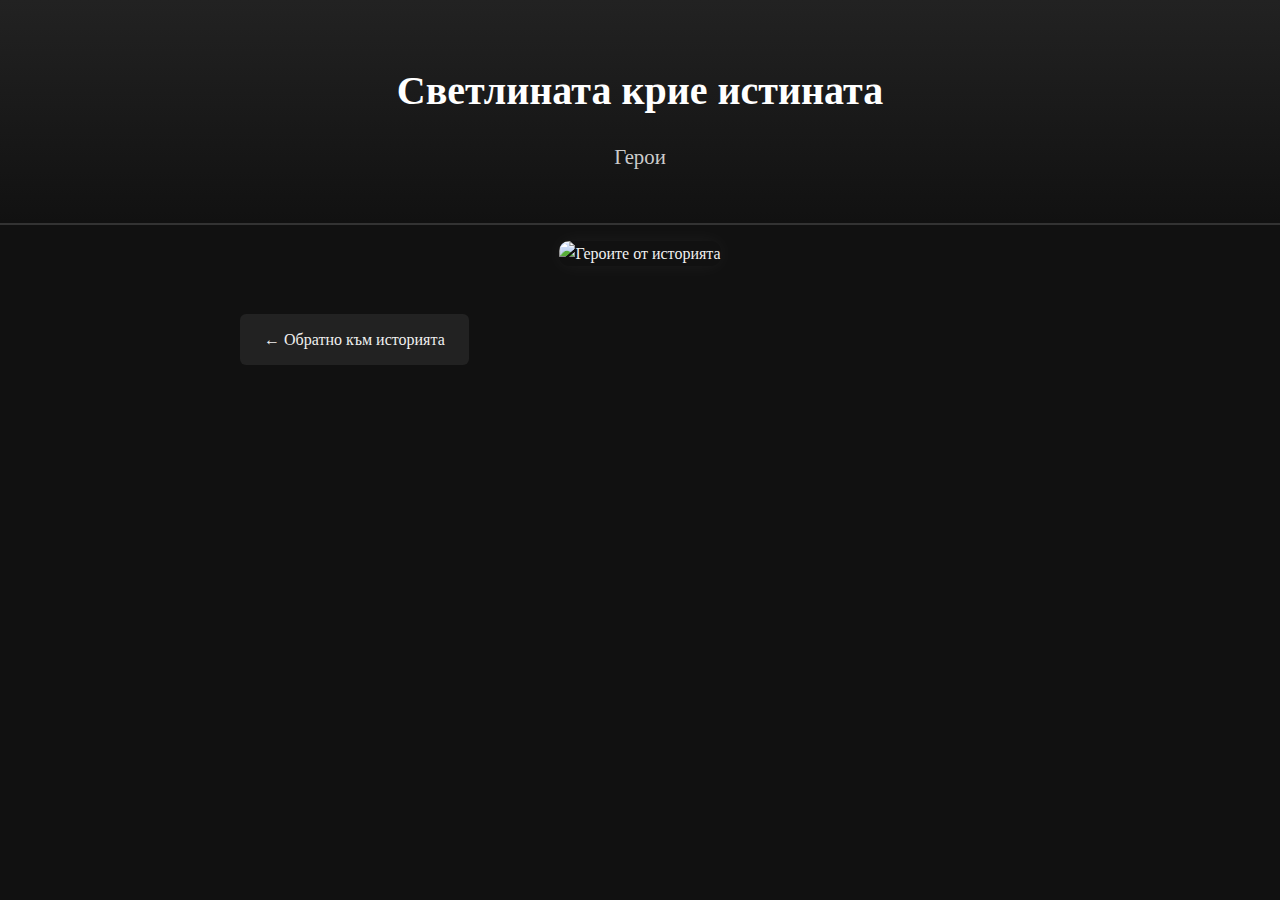
==== end.html @ 7484077c "Initial commit" ====
<!DOCTYPE html>
<html lang="bg">
<head>
  <meta charset="UTF-8">
  <meta name="viewport" content="width=device-width, initial-scale=1.0">
  <title>Герои</title>
  <link rel="stylesheet" href="style.css">
</head>
<body>
  <header>
    <h1>Светлината крие истината</h1>
    <h2>Герои</h2>
  </header>

  <section class="image">
    <img src="images/cast.png" alt="Героите от историята">
  </section>
  <section class="navigation">
    <a href="part3.html">← Обратно към историята</a>
  </section>
</body>
</html>
---- style.css ----
/* Global Styles */
body {
  margin: 0;
  padding: 0;
  font-family: 'Georgia', serif;
  background-color: #111;
  color: #f0f0f0;
  line-height: 1.6;
}

header {
  text-align: center;
  padding: 2rem 1rem;
  background: linear-gradient(to bottom, #222, #111);
  border-bottom: 2px solid #333;
}

header h1 {
  font-size: 2.5rem;
  margin-bottom: 0.5rem;
  color: #fff;
}

header h2 {
  font-size: 1.3rem;
  font-weight: normal;
  color: #ccc;
}

section.story {
  padding: 2rem;
  max-width: 800px;
  margin: auto;
}

section.story p {
  margin-bottom: 1.5rem;
}

section.image {
  display: flex;
  justify-content: center;
  padding: 1rem;
}

section.image img {
  max-width: 100%;
  height: auto;
  border-radius: 10px;
  box-shadow: 0 0 20px rgba(255, 255, 255, 0.05);
}

section.navigation {
  display: flex;
  justify-content: space-between;
  padding: 2rem;
  max-width: 800px;
  margin: auto;
}

section.navigation a {
  background-color: #222;
  color: #f0f0f0;
  text-decoration: none;
  padding: 0.8rem 1.5rem;
  border-radius: 6px;
  transition: background-color 0.3s ease;
}

section.navigation a:hover {
  background-color: #444;
}

@media screen and (max-width: 600px) {
  header h1 {
    font-size: 1.8rem;
  }

  header h2 {
    font-size: 1rem;
  }

  section.story, section.navigation {
    padding: 1rem;
  }

  section.navigation {
    flex-direction: column;
    gap: 1rem;
    align-items: center;
  }
}
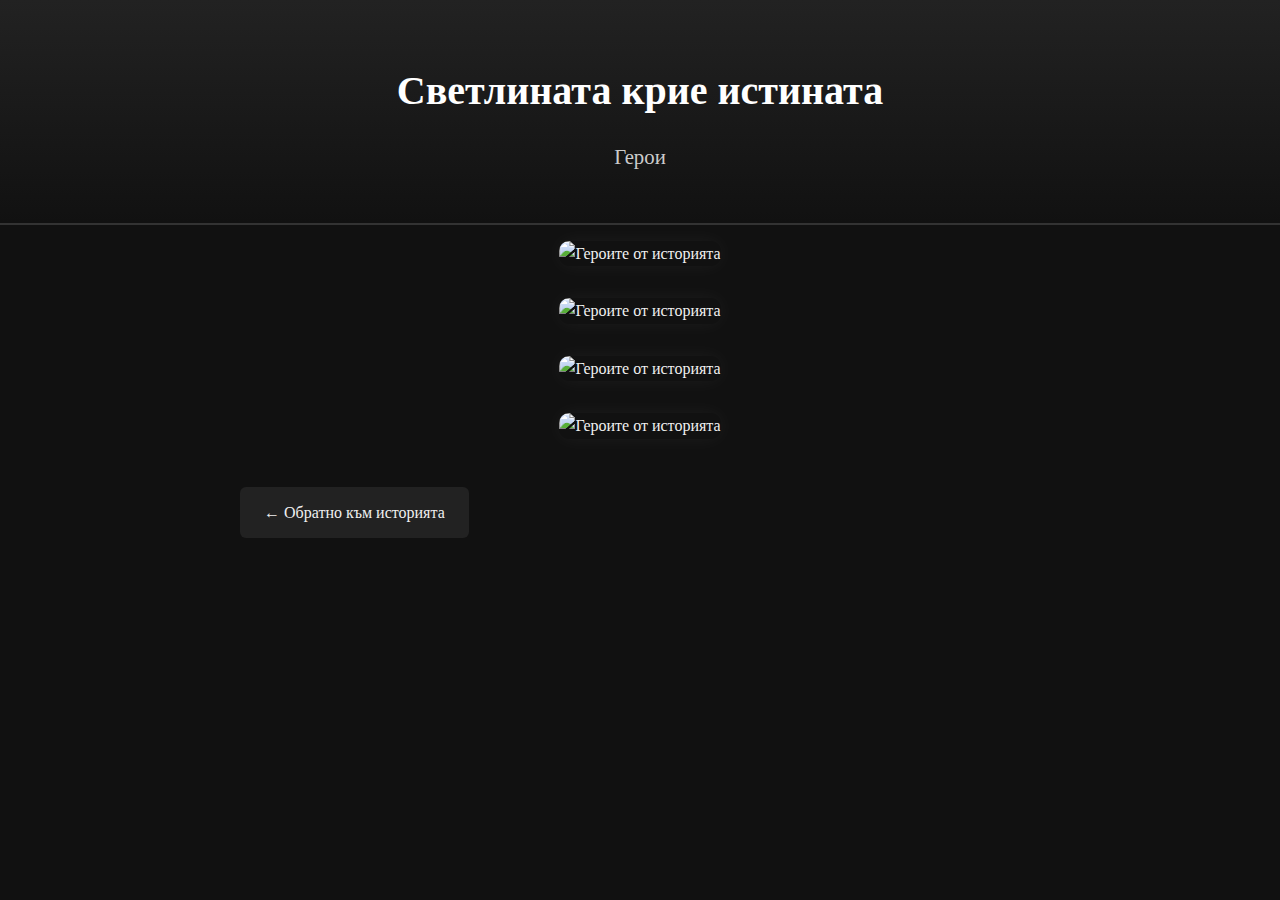
==== commit 9fae9053: "Update story and assets" ====
--- a/end.html
+++ b/end.html
@@ -11,9 +11,17 @@
     <h1>Светлината крие истината</h1>
     <h2>Герои</h2>
   </header>
-
   <section class="image">
     <img src="images/cast.png" alt="Героите от историята">
+  </section>
+    <section class="image">
+    <img src="images/ethan.png" alt="Героите от историята">
+  </section>
+    <section class="image">
+    <img src="images/callie.png" alt="Героите от историята">
+  </section>
+    <section class="image">
+    <img src="images/elias.png" alt="Героите от историята">
   </section>
   <section class="navigation">
     <a href="part3.html">← Обратно към историята</a>
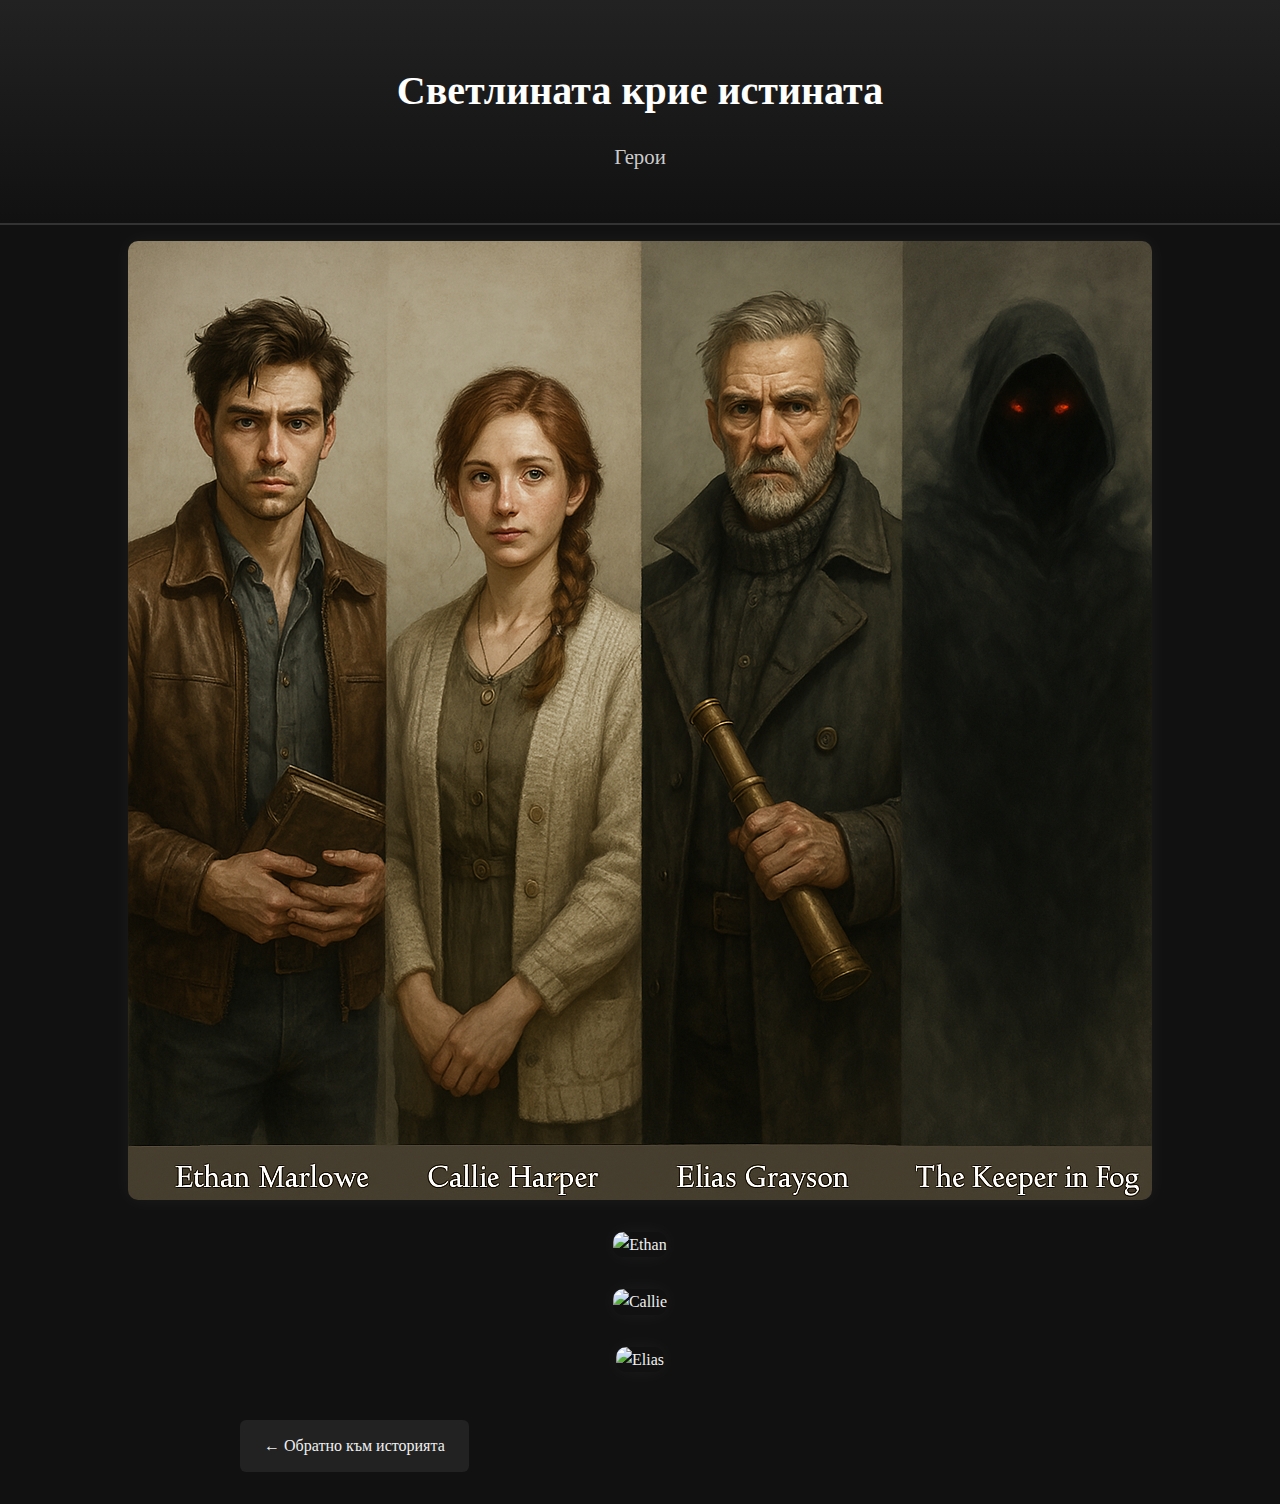
==== commit 8fd7c109: "Update end.html" ====
--- a/end.html
+++ b/end.html
@@ -15,13 +15,13 @@
     <img src="images/cast.png" alt="Героите от историята">
   </section>
     <section class="image">
-    <img src="images/ethan.png" alt="Героите от историята">
+    <img src="images/ethan.png" alt="Ethan">
   </section>
     <section class="image">
-    <img src="images/callie.png" alt="Героите от историята">
+    <img src="images/callie.png" alt="Callie">
   </section>
     <section class="image">
-    <img src="images/elias.png" alt="Героите от историята">
+    <img src="images/elias.png" alt="Elias">
   </section>
   <section class="navigation">
     <a href="part3.html">← Обратно към историята</a>
